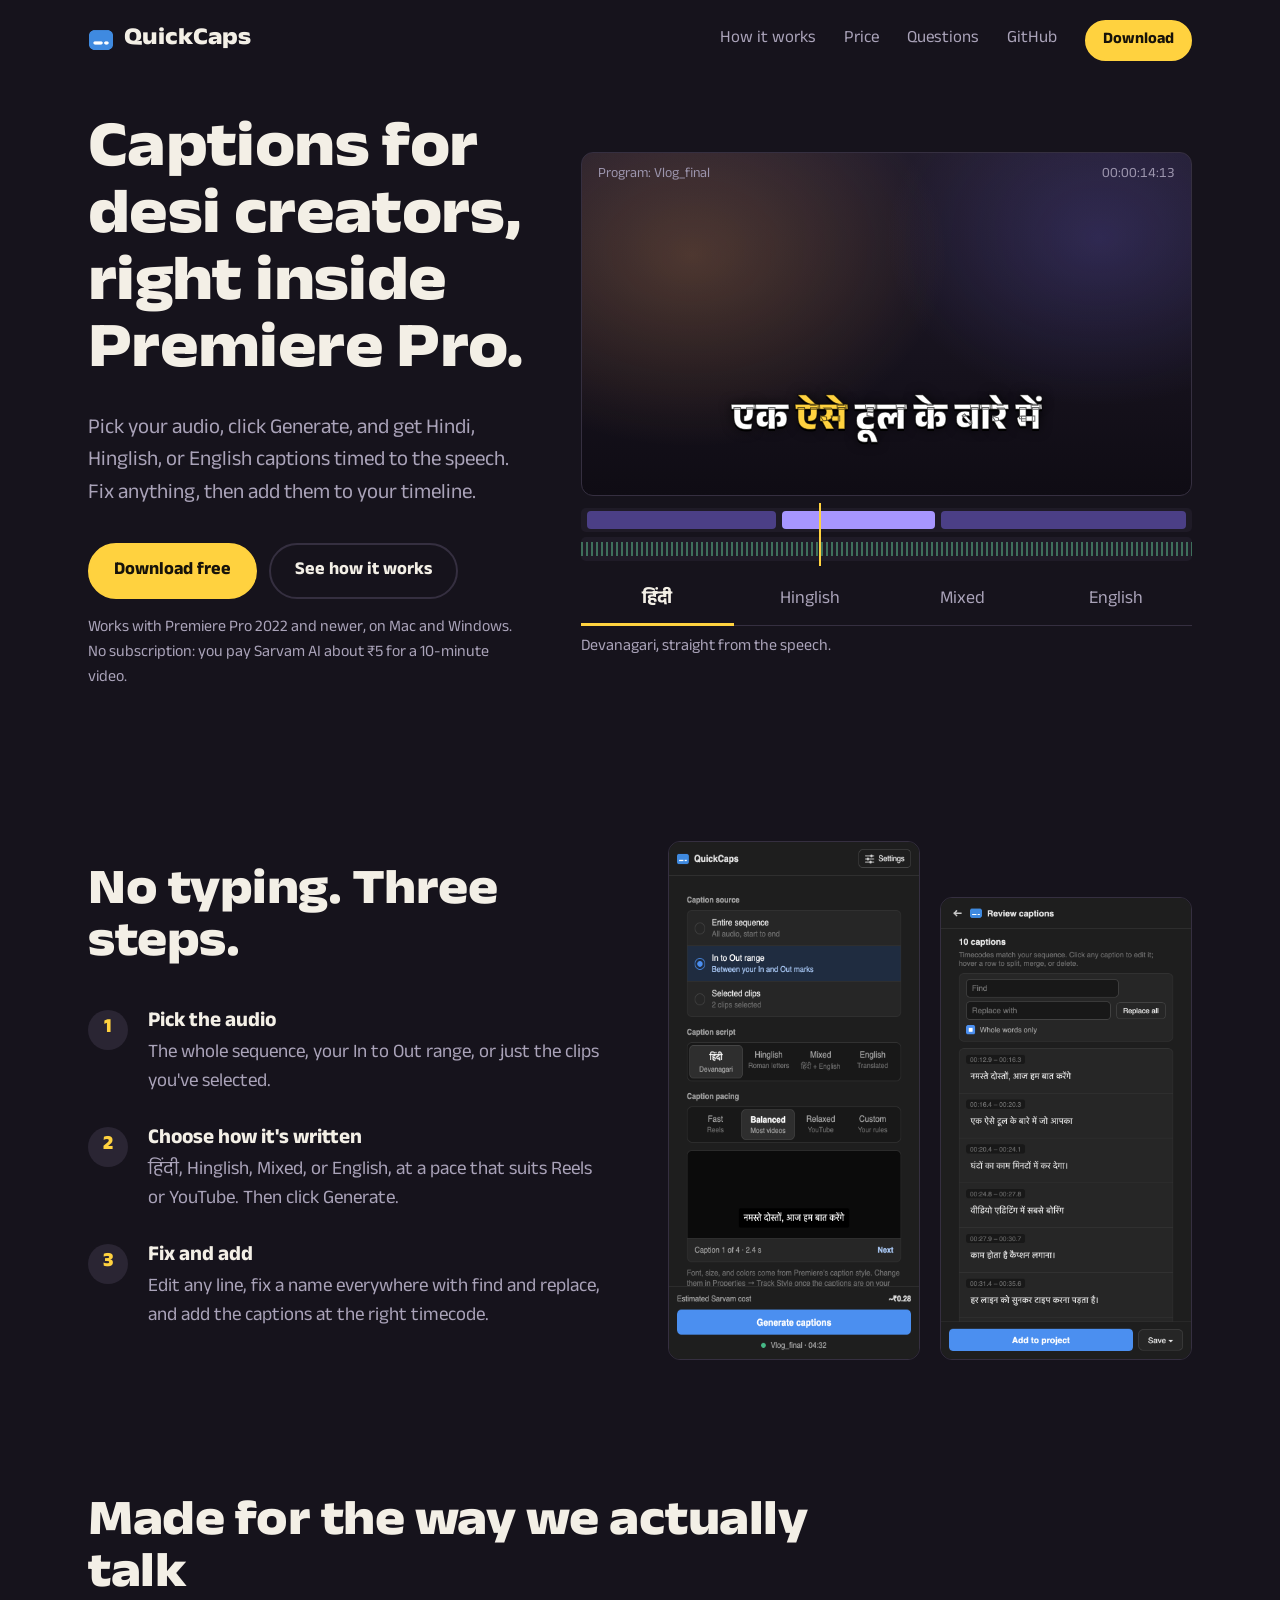
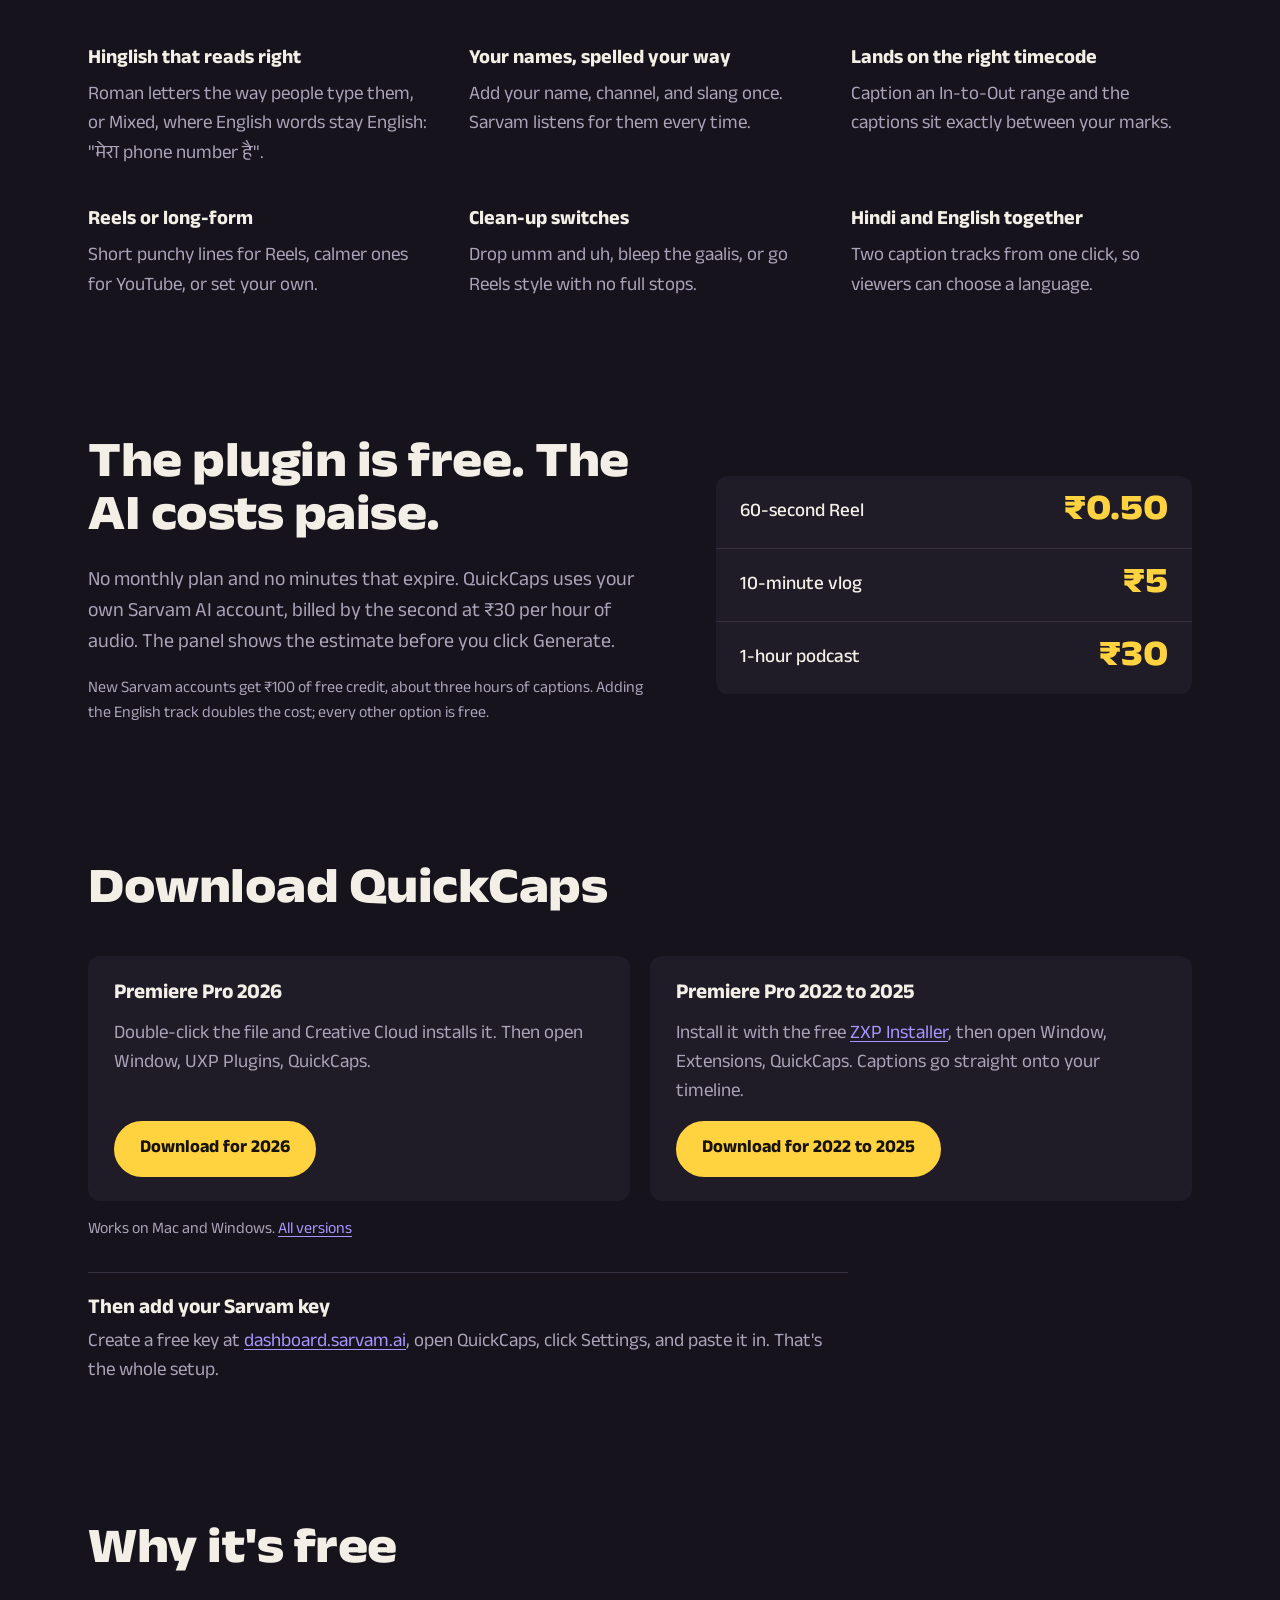
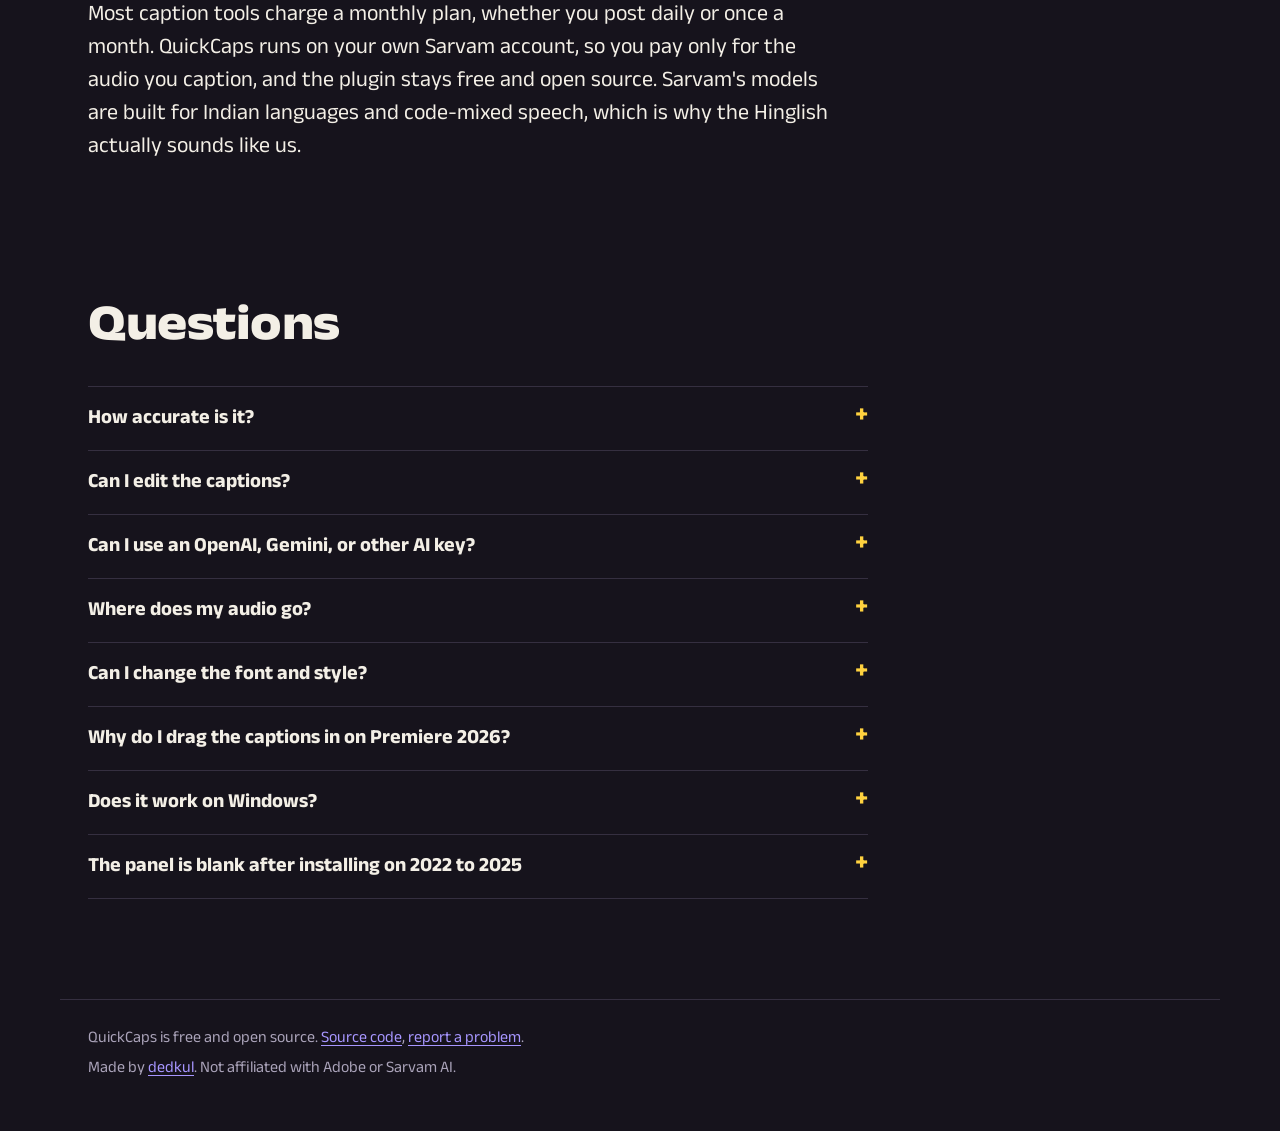
==== docs/index.html @ 22f03c47 "First release Add the QuickCaps Premiere plugin codebase: core modules (srt, cues, sarvam, polish, s" ====
<!DOCTYPE html>
<html lang="en">
<head>
<meta charset="utf-8" />
<meta name="viewport" content="width=device-width, initial-scale=1" />
<title>QuickCaps: Hindi and Hinglish captions for Premiere Pro</title>
<meta name="description" content="A free Premiere Pro plugin for desi creators. Hindi, Hinglish, or English captions from your timeline, timed to the speech. Powered by Sarvam AI." />
<meta property="og:title" content="QuickCaps: Hindi captions inside Premiere Pro" />
<meta property="og:description" content="Free Premiere Pro plugin. Hindi, Hinglish, Mixed, or English captions, timed to your sequence. No subscription." />
<meta property="og:url" content="https://dedkul.github.io/quickcaps-adobe-plugin/" />
<meta name="twitter:card" content="summary" />
<link rel="icon" href="favicon.png" />
<link rel="preconnect" href="https://fonts.googleapis.com" />
<link rel="preconnect" href="https://fonts.gstatic.com" crossorigin />
<link href="https://fonts.googleapis.com/css2?family=Anek+Devanagari:wdth,wght@75..125,400..800&display=swap" rel="stylesheet" />
<link rel="stylesheet" href="style.css" />
</head>
<body>

<header class="top wrap">
  <a class="brand" href="#"><img src="favicon.png" alt="" width="26" height="26" />QuickCaps</a>
  <nav class="top-nav" aria-label="Page">
    <a href="#how">How it works</a>
    <a href="#price">Price</a>
    <a href="#faq">Questions</a>
    <a href="https://github.com/dedkul/quickcaps-adobe-plugin">GitHub</a>
    <a class="btn btn-small" href="#download">Download</a>
  </nav>
</header>

<main>
  <section class="hero wrap">
    <div class="hero-copy">
      <h1>Captions for desi creators, right inside Premiere&nbsp;Pro.</h1>
      <p class="lede">Pick your audio, click Generate, and get Hindi, Hinglish, or English captions timed to the speech. Fix anything, then add them to your timeline.</p>
      <div class="cta-row">
        <a class="btn" href="#download">Download free</a>
        <a class="btn btn-ghost" href="#how">See how it works</a>
      </div>
      <p class="fine">Works with Premiere Pro 2022 and newer, on Mac and Windows. No subscription: you pay Sarvam AI about ₹5 for a 10-minute video.</p>
    </div>

    <figure class="stage" aria-label="Example: the same line captioned in four scripts">
      <div class="monitor">
        <div class="monitor-bar"><span>Program: Vlog_final</span><span id="tc">00:00:12:00</span></div>
        <div class="monitor-cap"><p id="cap" lang="hi"></p></div>
      </div>
      <div class="timeline" aria-hidden="true">
        <div class="track track-c">
          <span class="clip" style="left:1%;width:31%"></span>
          <span class="clip" style="left:33%;width:25%"></span>
          <span class="clip" style="left:59%;width:40%"></span>
        </div>
        <div class="track track-a"></div>
        <div class="playhead" id="playhead"></div>
      </div>
      <div class="scripts" role="tablist" aria-label="Caption script">
        <button role="tab" data-s="hi" aria-selected="true">हिंदी</button>
        <button role="tab" data-s="rom" aria-selected="false">Hinglish</button>
        <button role="tab" data-s="mix" aria-selected="false">Mixed</button>
        <button role="tab" data-s="en" aria-selected="false">English</button>
      </div>
      <figcaption id="script-note">Devanagari, straight from the speech.</figcaption>
    </figure>
  </section>

  <section id="how" class="wrap section how">
    <div class="how-copy">
      <h2>No typing. Three steps.</h2>
      <ol class="steps">
        <li>
          <h3>Pick the audio</h3>
          <p>The whole sequence, your In to Out range, or just the clips you've selected.</p>
        </li>
        <li>
          <h3>Choose how it's written</h3>
          <p>हिंदी, Hinglish, Mixed, or English, at a pace that suits Reels or YouTube. Then click Generate.</p>
        </li>
        <li>
          <h3>Fix and add</h3>
          <p>Edit any line, fix a name everywhere with find and replace, and add the captions at the right timecode.</p>
        </li>
      </ol>
    </div>
    <div class="shots">
      <img src="img/panel-main.png" width="380" height="700" alt="The QuickCaps panel: caption source, script, and pacing options with a cost estimate above the Generate button." />
      <img src="img/panel-review.png" width="380" height="700" alt="The review screen: timed Hindi captions with find and replace." />
    </div>
  </section>

  <section class="wrap section">
    <h2>Made for the way we actually talk</h2>
    <dl class="features">
      <div><dt>Hinglish that reads right</dt><dd>Roman letters the way people type them, or Mixed, where English words stay English: "मेरा phone number है".</dd></div>
      <div><dt>Your names, spelled your way</dt><dd>Add your name, channel, and slang once. Sarvam listens for them every time.</dd></div>
      <div><dt>Lands on the right timecode</dt><dd>Caption an In-to-Out range and the captions sit exactly between your marks.</dd></div>
      <div><dt>Reels or long-form</dt><dd>Short punchy lines for Reels, calmer ones for YouTube, or set your own.</dd></div>
      <div><dt>Clean-up switches</dt><dd>Drop umm and uh, bleep the gaalis, or go Reels style with no full stops.</dd></div>
      <div><dt>Hindi and English together</dt><dd>Two caption tracks from one click, so viewers can choose a language.</dd></div>
    </dl>
  </section>

  <section id="price" class="wrap section price">
    <div>
      <h2>The plugin is free. The AI costs paise.</h2>
      <p class="sub">No monthly plan and no minutes that expire. QuickCaps uses your own Sarvam AI account, billed by the second at ₹30 per hour of audio. The panel shows the estimate before you click Generate.</p>
      <p class="fine">New Sarvam accounts get ₹100 of free credit, about three hours of captions. Adding the English track doubles the cost; every other option is free.</p>
    </div>
    <table class="prices">
      <caption class="visually-hidden">Typical Sarvam cost per video</caption>
      <tbody>
        <tr><th scope="row">60-second Reel</th><td>₹0.50</td></tr>
        <tr><th scope="row">10-minute vlog</th><td>₹5</td></tr>
        <tr><th scope="row">1-hour podcast</th><td>₹30</td></tr>
      </tbody>
    </table>
  </section>

  <section id="download" class="wrap section">
    <h2>Download QuickCaps</h2>
    <div class="downloads">
      <div class="dl">
        <h3>Premiere Pro 2026</h3>
        <p>Double-click the file and Creative Cloud installs it. Then open Window, UXP Plugins, QuickCaps.</p>
        <a class="btn" href="https://github.com/dedkul/quickcaps-adobe-plugin/releases/latest/download/QuickCaps-Premiere-2026.ccx">Download for 2026</a>
      </div>
      <div class="dl">
        <h3>Premiere Pro 2022 to 2025</h3>
        <p>Install it with the free <a href="https://aescripts.com/learn/zxp-installer/">ZXP Installer</a>, then open Window, Extensions, QuickCaps. Captions go straight onto your timeline.</p>
        <a class="btn" href="https://github.com/dedkul/quickcaps-adobe-plugin/releases/latest/download/QuickCaps-Premiere-2022-2025.zxp">Download for 2022 to 2025</a>
      </div>
    </div>
    <p class="fine">Works on Mac and Windows. <a href="https://github.com/dedkul/quickcaps-adobe-plugin/releases">All versions</a></p>
    <div class="setup">
      <h3>Then add your Sarvam key</h3>
      <p>Create a free key at <a href="https://dashboard.sarvam.ai">dashboard.sarvam.ai</a>, open QuickCaps, click Settings, and paste it in. That's the whole setup.</p>
    </div>
  </section>

  <section class="wrap section why">
    <h2>Why it's free</h2>
    <p>Most caption tools charge a monthly plan, whether you post daily or once a month. QuickCaps runs on your own Sarvam account, so you pay only for the audio you caption, and the plugin stays free and open source. Sarvam's models are built for Indian languages and code-mixed speech, which is why the Hinglish actually sounds like us.</p>
  </section>

  <section id="faq" class="wrap section faq">
    <h2>Questions</h2>
    <details>
      <summary>How accurate is it?</summary>
      <p>It uses Sarvam's Saaras model, made for Indian languages and Hindi-English mixing. Clear audio gives the best results, and you can fix any line on the review screen before it reaches your timeline.</p>
    </details>
    <details>
      <summary>Can I edit the captions?</summary>
      <p>Yes. Edit, split, merge, or delete any line, and replace a word everywhere at once. If you close Premiere halfway, your edits are waiting when you come back.</p>
    </details>
    <details>
      <summary>Can I use an OpenAI, Gemini, or other AI key?</summary>
      <p>No. QuickCaps only works with Sarvam AI, because it needs speech-to-text with timestamps that handles Hindi and Hinglish well. If you paste another company's key, the panel tells you.</p>
    </details>
    <details>
      <summary>Where does my audio go?</summary>
      <p>From your computer straight to Sarvam, which sends back the text. QuickCaps has no server and collects nothing.</p>
    </details>
    <details>
      <summary>Can I change the font and style?</summary>
      <p>Yes. They're normal Premiere captions: select one and use Properties, then Track Style. Save a look once and reuse it on every video.</p>
    </details>
    <details>
      <summary>Why do I drag the captions in on Premiere 2026?</summary>
      <p>Premiere 2026's new plugin system can't create caption tracks yet. QuickCaps adds the captions to your Project panel, already timed, and you drag them to the start of the timeline. On 2022 to 2025 they're placed for you.</p>
    </details>
    <details>
      <summary>Does it work on Windows?</summary>
      <p>Yes. The same downloads work on Mac and Windows.</p>
    </details>
    <details>
      <summary>The panel is blank after installing on 2022 to 2025</summary>
      <p>That's a known Adobe issue with some installers. On Mac, open Terminal and run <code>defaults write com.adobe.CSXS.11 PlayerDebugMode 1</code>. On Windows, open Command Prompt and run <code>reg add HKCU\Software\Adobe\CSXS.11 /v PlayerDebugMode /t REG_SZ /d 1 /f</code>. Use 12 instead of 11 for Premiere 2025, then restart Premiere.</p>
    </details>
  </section>
</main>

<footer class="wrap foot">
  <p>QuickCaps is free and open source. <a href="https://github.com/dedkul/quickcaps-adobe-plugin">Source code</a>, <a href="https://github.com/dedkul/quickcaps-adobe-plugin/issues">report a problem</a>.</p>
  <p>Made by <a href="https://github.com/dedkul">dedkul</a>. Not affiliated with Adobe or Sarvam AI.</p>
</footer>

<script src="main.js"></script>
</body>
</html>
---- docs/style.css ----
/*
 * QuickCaps site.
 * World: a dark edit suite. The one loud thing is the caption in the hero,
 * set the way creators burn captions into Reels: heavy, white, the spoken
 * word in caption yellow. Everything else stays quiet.
 */
:root {
  --bg: #16131c;
  --bg-2: #1f1b27;
  --bg-3: #2a2533;
  --line: #352f40;
  --text: #f3efe6;
  --muted: #aaa3b9;
  --cap: #ffd23f;
  --violet: #a796ff;
  --font: "Anek Devanagari", system-ui, sans-serif;
}

* { box-sizing: border-box; }
html { scroll-behavior: smooth; }
@media (prefers-reduced-motion: reduce) { html { scroll-behavior: auto; } }

body {
  margin: 0;
  background: var(--bg);
  color: var(--text);
  font-family: var(--font);
  font-size: 19px;
  line-height: 1.55;
  -webkit-font-smoothing: antialiased;
}

a { color: var(--violet); text-underline-offset: 3px; }
a:hover { color: var(--text); }
:focus-visible { outline: 3px solid var(--cap); outline-offset: 3px; border-radius: 4px; }

.wrap { max-width: 1160px; margin: 0 auto; padding-left: 28px; padding-right: 28px; }
.visually-hidden { position: absolute; width: 1px; height: 1px; overflow: hidden; clip: rect(0 0 0 0); }

h1, h2, h3 { margin: 0; line-height: 1.05; font-stretch: 112%; font-weight: 800; letter-spacing: -0.01em; }
h2 { font-size: clamp(32px, 4vw, 50px); max-width: 16em; }
h3 { font-size: 21px; font-weight: 700; font-stretch: 100%; line-height: 1.25; letter-spacing: 0; }
p { margin: 0; }

/* ---------- Buttons ---------- */
.btn {
  display: inline-block;
  padding: 13px 24px 11px;
  border-radius: 999px;
  background: var(--cap);
  color: #17130a;
  font-weight: 700;
  font-size: 18px;
  text-decoration: none;
  border: 2px solid var(--cap);
}
.btn:hover { background: var(--text); border-color: var(--text); color: var(--bg); }
.btn-ghost { background: transparent; color: var(--text); border-color: var(--line); }
.btn-ghost:hover { background: var(--bg-3); border-color: var(--bg-3); color: var(--text); }
.btn-small { padding: 7px 16px 5px; font-size: 16px; }

/* ---------- Header ---------- */
.top { display: flex; align-items: center; justify-content: space-between; gap: 16px; padding-top: 20px; padding-bottom: 20px; }
.brand { display: flex; align-items: center; gap: 10px; font-weight: 800; font-stretch: 112%; font-size: 24px; color: var(--text); text-decoration: none; }
.top-nav { display: flex; align-items: center; gap: 28px; font-size: 17px; }
.top-nav a:not(.btn) { color: var(--muted); text-decoration: none; }
.top-nav a:not(.btn):hover { color: var(--text); }

/* ---------- Hero ---------- */
.hero {
  display: grid;
  grid-template-columns: minmax(0, 5fr) minmax(0, 7fr);
  gap: 56px;
  align-items: center;
  padding-top: 40px;
  padding-bottom: 110px;
}
.hero h1 { font-size: clamp(42px, 5vw, 66px); }
.lede { margin-top: 24px; font-size: 21px; color: var(--muted); max-width: 30em; }
.cta-row { display: flex; flex-wrap: wrap; gap: 12px; margin-top: 32px; }
.fine { margin-top: 18px; font-size: 16px; color: var(--muted); max-width: 36em; }

.stage { margin: 0; }
.monitor {
  aspect-ratio: 16 / 9;
  border-radius: 12px;
  overflow: hidden;
  display: flex;
  flex-direction: column;
  justify-content: space-between;
  border: 1px solid var(--line);
  /* A dim room: a warm lamp left, a cool window right. */
  background:
    radial-gradient(60% 80% at 18% 30%, rgba(255, 170, 90, 0.22), transparent 70%),
    radial-gradient(50% 70% at 85% 25%, rgba(120, 110, 255, 0.20), transparent 70%),
    linear-gradient(180deg, #221c2c, #0f0c14);
}
.monitor-bar {
  display: flex;
  justify-content: space-between;
  padding: 12px 16px;
  font-size: 14px;
  color: #9c95ad;
  font-variant-numeric: tabular-nums;
}
.monitor-cap { padding: 0 7% 8%; text-align: center; min-height: 40%; display: flex; align-items: flex-end; justify-content: center; }
#cap {
  font-weight: 800;
  font-size: clamp(22px, 3vw, 40px);
  line-height: 1.2;
  color: #fff;
  text-shadow: 0 2px 0 #000, 0 0 12px rgba(0, 0, 0, 0.8);
  -webkit-text-stroke: 1px rgba(0, 0, 0, 0.6);
}
#cap .w.now { color: var(--cap); }

.timeline { position: relative; margin-top: 12px; display: grid; gap: 5px; }
.track { height: 24px; border-radius: 5px; background: var(--bg-2); position: relative; }
.track-c .clip { position: absolute; top: 3px; bottom: 3px; border-radius: 4px; background: #4b3f86; }
.track-c .clip.on { background: var(--violet); }
.track-a {
  background: repeating-linear-gradient(90deg, #3f6f5c 0 2px, transparent 2px 5px) center / 100% 60% no-repeat, var(--bg-2);
}
.playhead { position: absolute; top: -5px; bottom: -5px; left: 1%; width: 2px; background: var(--cap); }

.scripts { display: flex; margin-top: 16px; border-bottom: 1px solid var(--line); }
.scripts button {
  flex: 1;
  font: inherit;
  font-size: 18px;
  padding: 10px 6px 8px;
  border: 0;
  background: none;
  color: var(--muted);
  cursor: pointer;
  border-bottom: 3px solid transparent;
  margin-bottom: -1px;
}
.scripts button[aria-selected="true"] { color: var(--text); font-weight: 700; border-bottom-color: var(--cap); }
.scripts button:hover { color: var(--text); }
.stage figcaption { margin-top: 10px; font-size: 16px; color: var(--muted); min-height: 1.5em; }

/* ---------- Sections ---------- */
.section { padding-top: 40px; padding-bottom: 100px; }

.how { display: grid; grid-template-columns: minmax(0, 1fr) minmax(0, 1fr); gap: 56px; align-items: center; }
.steps { list-style: none; margin: 36px 0 0; padding: 0; counter-reset: step; display: grid; gap: 28px; }
.steps li { counter-increment: step; display: grid; grid-template-columns: 52px minmax(0, 1fr); column-gap: 8px; }
.steps li::before {
  content: counter(step);
  grid-row: span 2;
  width: 40px; height: 40px;
  border-radius: 50%;
  display: grid; place-items: center;
  background: var(--bg-3);
  color: var(--cap);
  font-weight: 800;
  font-size: 20px;
}
.steps p { margin-top: 4px; color: var(--muted); max-width: 26em; }
.shots { display: flex; gap: 20px; justify-content: center; }
.shots img { width: calc(50% - 10px); max-width: 280px; height: auto; border-radius: 12px; border: 1px solid var(--line); }
.shots img:last-child { margin-top: 56px; }

.features { margin: 40px 0 0; display: grid; grid-template-columns: repeat(3, minmax(0, 1fr)); gap: 36px 40px; }
.features dt { font-weight: 700; font-size: 20px; }
.features dd { margin: 6px 0 0; color: var(--muted); }

.price { display: grid; grid-template-columns: minmax(0, 6fr) minmax(0, 5fr); gap: 56px; align-items: center; }
.sub { margin-top: 20px; font-size: 20px; color: var(--muted); max-width: 32em; }
.prices { border-collapse: collapse; width: 100%; background: var(--bg-2); border-radius: 12px; overflow: hidden; }
.prices th, .prices td { padding: 20px 24px 16px; text-align: left; font-weight: 500; border-bottom: 1px solid var(--line); }
.prices tr:last-child th, .prices tr:last-child td { border-bottom: 0; }
.prices td { text-align: right; font-weight: 800; font-stretch: 112%; font-size: 36px; line-height: 1; color: var(--cap); }

.downloads { margin-top: 36px; display: grid; grid-template-columns: repeat(2, minmax(0, 1fr)); gap: 20px; }
.dl { background: var(--bg-2); border-radius: 12px; padding: 26px 26px 24px; display: flex; flex-direction: column; gap: 12px; align-items: flex-start; }
.dl p { color: var(--muted); max-width: 30em; }
.dl .btn { margin-top: auto; }
.setup { margin-top: 28px; padding-top: 24px; border-top: 1px solid var(--line); max-width: 760px; }
.setup p { margin-top: 6px; color: var(--muted); }

.why p { margin-top: 20px; font-size: 22px; line-height: 1.5; max-width: 34em; color: var(--text); }

.faq details { border-top: 1px solid var(--line); max-width: 780px; }
.faq details:last-of-type { border-bottom: 1px solid var(--line); }
.faq h2 { margin-bottom: 28px; }
.faq summary { cursor: pointer; padding: 18px 0 14px; font-weight: 700; font-size: 20px; list-style: none; display: flex; justify-content: space-between; gap: 16px; }
.faq summary::-webkit-details-marker { display: none; }
.faq summary::after { content: "+"; font-size: 26px; line-height: 1; color: var(--cap); }
.faq details[open] summary::after { content: "–"; }
.faq details p { padding-bottom: 20px; color: var(--muted); max-width: 40em; }
code { font-size: 15px; background: var(--bg-3); padding: 2px 6px; border-radius: 4px; }

.foot { padding-top: 28px; padding-bottom: 48px; border-top: 1px solid var(--line); font-size: 16px; color: var(--muted); }
.foot p + p { margin-top: 6px; }

/* ---------- Small screens ---------- */
@media (max-width: 920px) {
  .hero, .how, .price { grid-template-columns: minmax(0, 1fr); gap: 40px; }
  .hero { padding-top: 20px; padding-bottom: 80px; }
  .features { grid-template-columns: repeat(2, minmax(0, 1fr)); }
}
@media (max-width: 640px) {
  body { font-size: 17px; }
  .wrap { padding-left: 16px; padding-right: 16px; }
  .top-nav a:not(.btn) { display: none; }
  .lede, .sub { font-size: 18px; }
  .why p { font-size: 19px; }
  .features, .downloads { grid-template-columns: minmax(0, 1fr); }
  .scripts button { font-size: 16px; }
  .prices td { font-size: 28px; }
  .prices th, .prices td { padding: 16px 18px 12px; }
  .shots { gap: 12px; }
  .shots img:last-child { margin-top: 32px; }
}
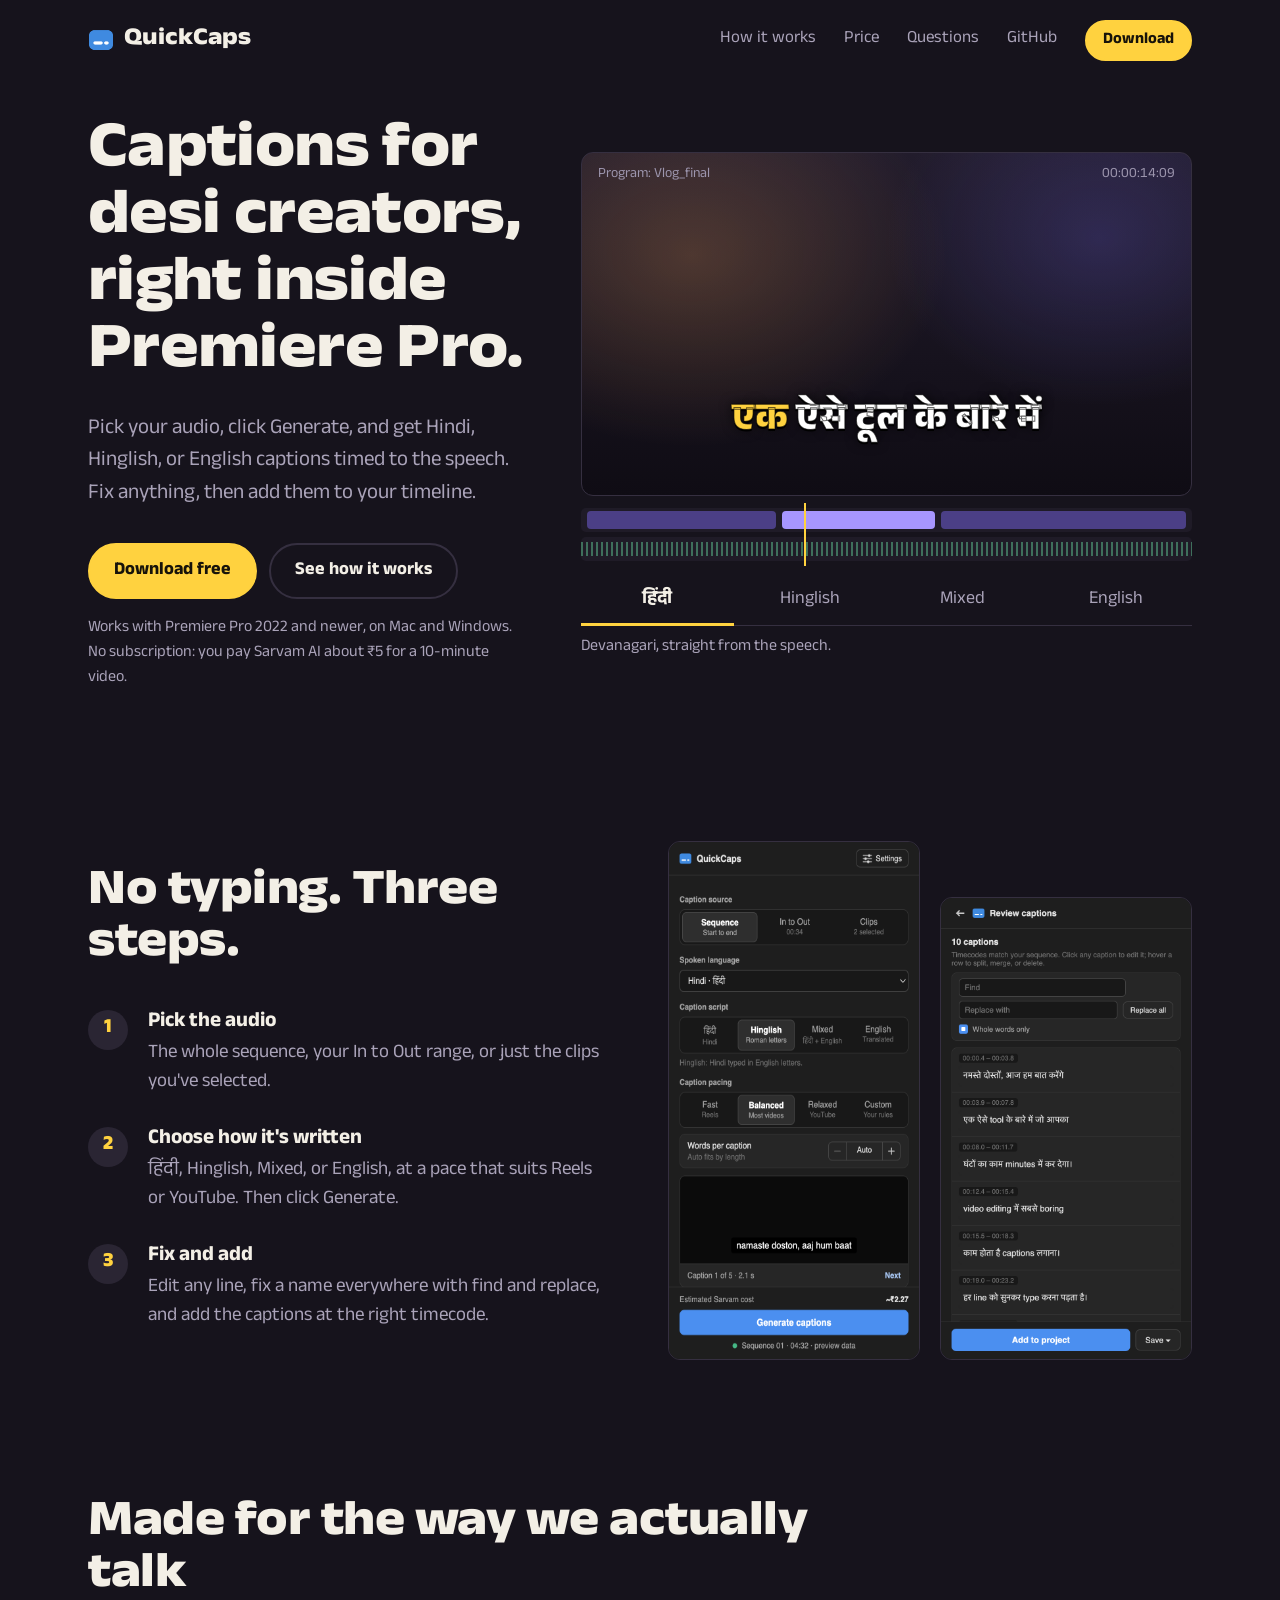
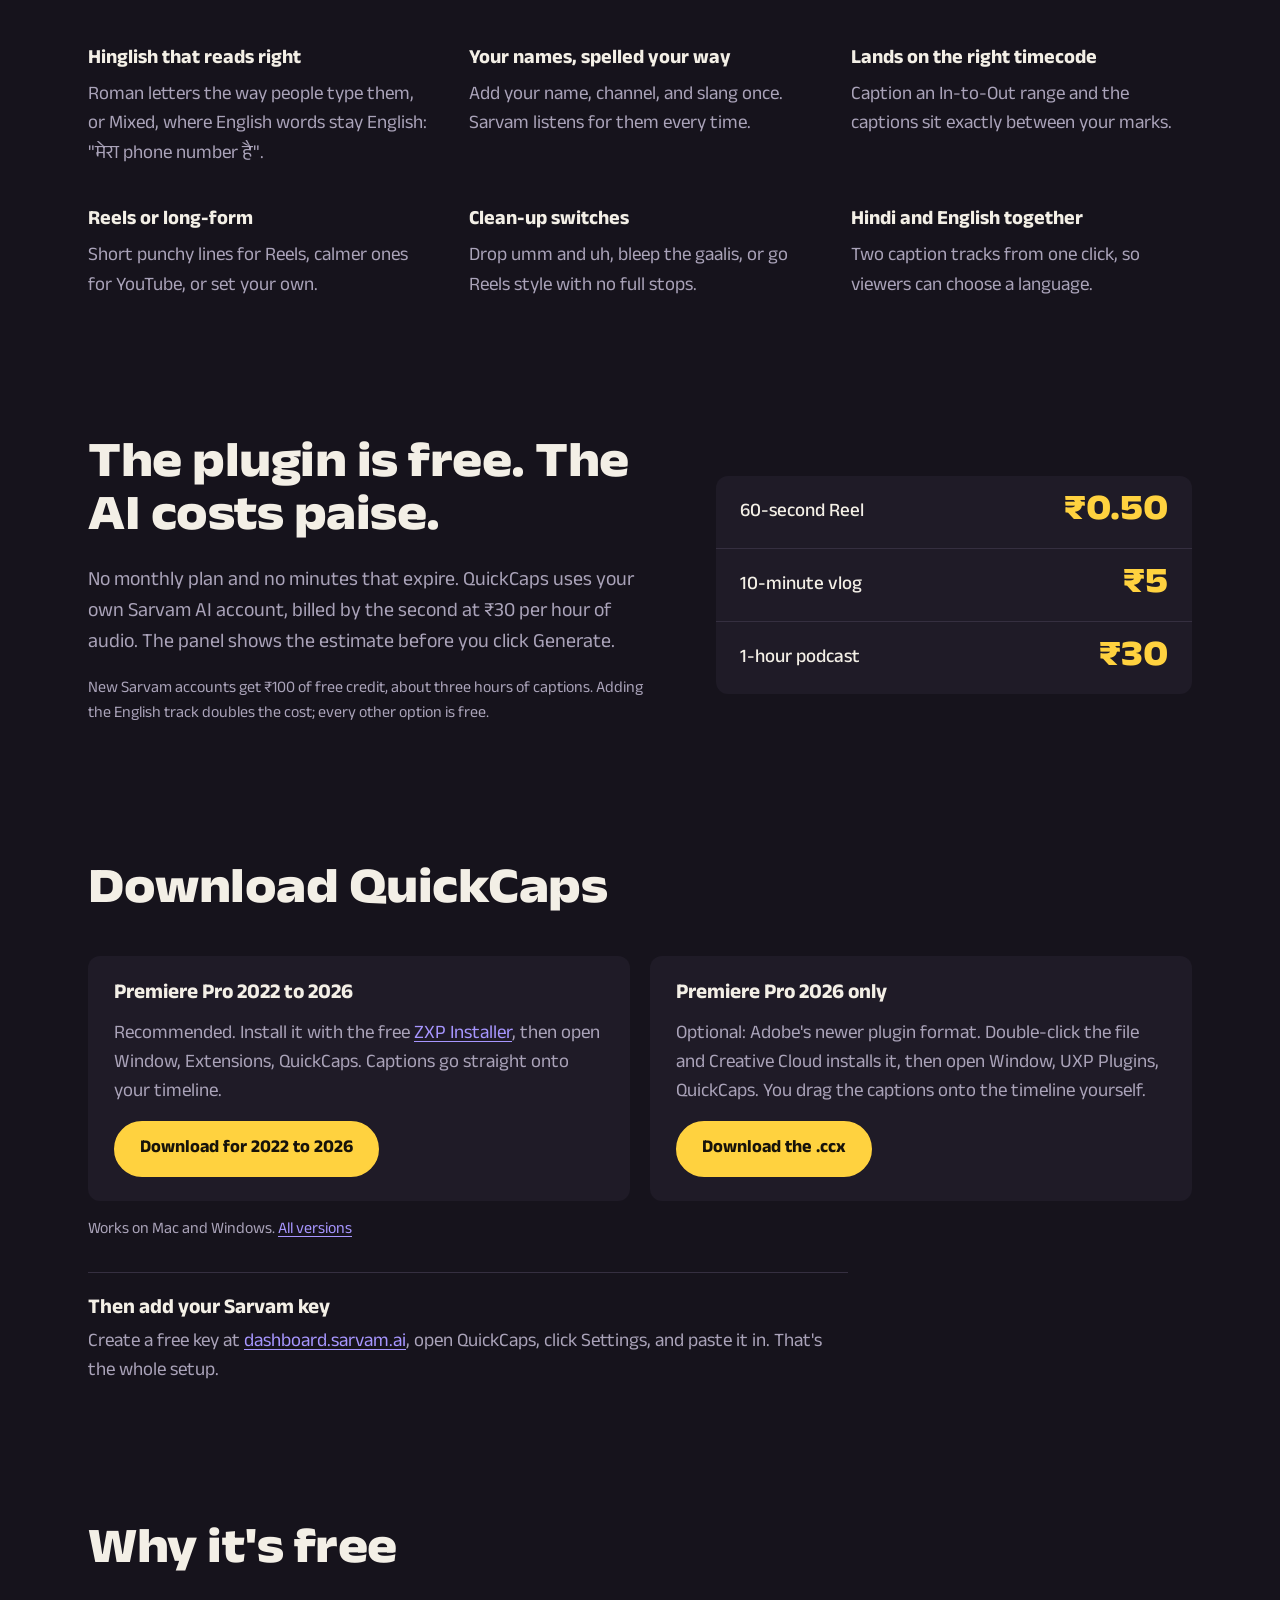
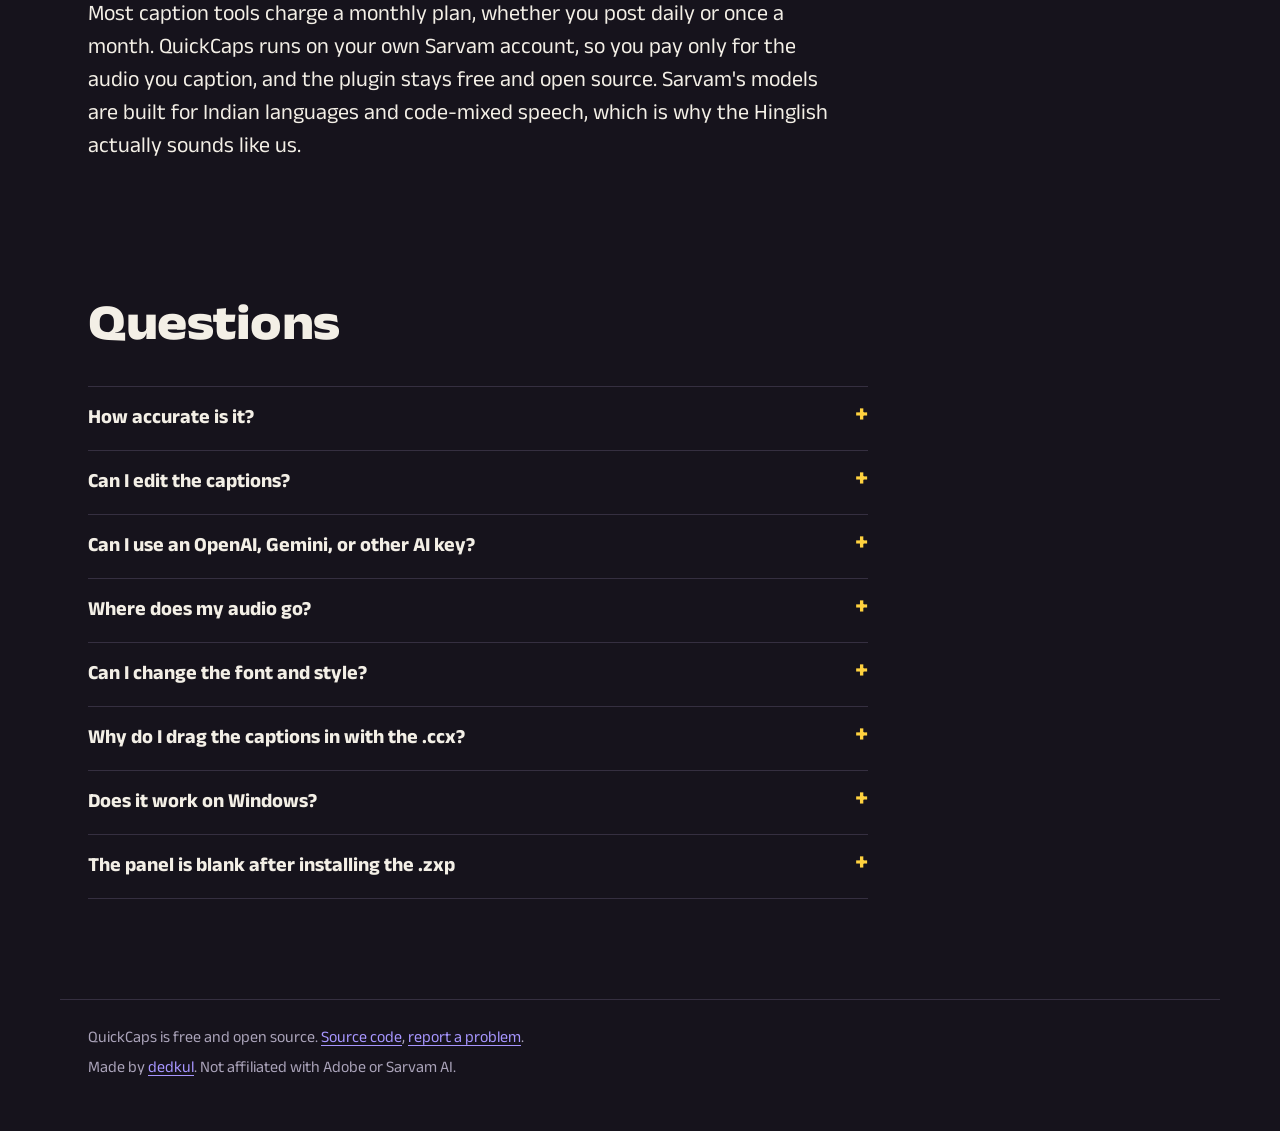
==== commit 2c7d8b23: "One .zxp for Premiere 2022 to 2026; .ccx becomes the optional 2026-only file The .zxp also installs " ====
--- a/docs/index.html
+++ b/docs/index.html
@@ -120,14 +120,14 @@
     <h2>Download QuickCaps</h2>
     <div class="downloads">
       <div class="dl">
-        <h3>Premiere Pro 2026</h3>
-        <p>Double-click the file and Creative Cloud installs it. Then open Window, UXP Plugins, QuickCaps.</p>
-        <a class="btn" href="https://github.com/dedkul/quickcaps-adobe-plugin/releases/latest/download/QuickCaps-Premiere-2026.ccx">Download for 2026</a>
+        <h3>Premiere Pro 2022 to 2026</h3>
+        <p>Recommended. Install it with the free <a href="https://aescripts.com/learn/zxp-installer/">ZXP Installer</a>, then open Window, Extensions, QuickCaps. Captions go straight onto your timeline.</p>
+        <a class="btn" href="https://github.com/dedkul/quickcaps-adobe-plugin/releases/latest/download/QuickCaps-Premiere-2022-2026.zxp">Download for 2022 to 2026</a>
       </div>
       <div class="dl">
-        <h3>Premiere Pro 2022 to 2025</h3>
-        <p>Install it with the free <a href="https://aescripts.com/learn/zxp-installer/">ZXP Installer</a>, then open Window, Extensions, QuickCaps. Captions go straight onto your timeline.</p>
-        <a class="btn" href="https://github.com/dedkul/quickcaps-adobe-plugin/releases/latest/download/QuickCaps-Premiere-2022-2025.zxp">Download for 2022 to 2025</a>
+        <h3>Premiere Pro 2026 only</h3>
+        <p>Optional: Adobe's newer plugin format. Double-click the file and Creative Cloud installs it, then open Window, UXP Plugins, QuickCaps. You drag the captions onto the timeline yourself.</p>
+        <a class="btn" href="https://github.com/dedkul/quickcaps-adobe-plugin/releases/latest/download/QuickCaps-Premiere-2026.ccx">Download the .ccx</a>
       </div>
     </div>
     <p class="fine">Works on Mac and Windows. <a href="https://github.com/dedkul/quickcaps-adobe-plugin/releases">All versions</a></p>
@@ -165,16 +165,16 @@
       <p>Yes. They're normal Premiere captions: select one and use Properties, then Track Style. Save a look once and reuse it on every video.</p>
     </details>
     <details>
-      <summary>Why do I drag the captions in on Premiere 2026?</summary>
-      <p>Premiere 2026's new plugin system can't create caption tracks yet. QuickCaps adds the captions to your Project panel, already timed, and you drag them to the start of the timeline. On 2022 to 2025 they're placed for you.</p>
+      <summary>Why do I drag the captions in with the .ccx?</summary>
+      <p>Adobe's newer plugin format can't create caption tracks yet. QuickCaps adds the captions to your Project panel, already timed, and you drag them to the start of the timeline. With the .zxp they're placed for you, on every version from 2022 to 2026.</p>
     </details>
     <details>
       <summary>Does it work on Windows?</summary>
       <p>Yes. The same downloads work on Mac and Windows.</p>
     </details>
     <details>
-      <summary>The panel is blank after installing on 2022 to 2025</summary>
-      <p>That's a known Adobe issue with some installers. On Mac, open Terminal and run <code>defaults write com.adobe.CSXS.11 PlayerDebugMode 1</code>. On Windows, open Command Prompt and run <code>reg add HKCU\Software\Adobe\CSXS.11 /v PlayerDebugMode /t REG_SZ /d 1 /f</code>. Use 12 instead of 11 for Premiere 2025, then restart Premiere.</p>
+      <summary>The panel is blank after installing the .zxp</summary>
+      <p>That's a known Adobe issue with some installers. On Mac, open Terminal and run <code>defaults write com.adobe.CSXS.11 PlayerDebugMode 1</code>. On Windows, open Command Prompt and run <code>reg add HKCU\Software\Adobe\CSXS.11 /v PlayerDebugMode /t REG_SZ /d 1 /f</code>. Use 12 instead of 11 for Premiere 2025 and later, then restart Premiere.</p>
     </details>
   </section>
 </main>
